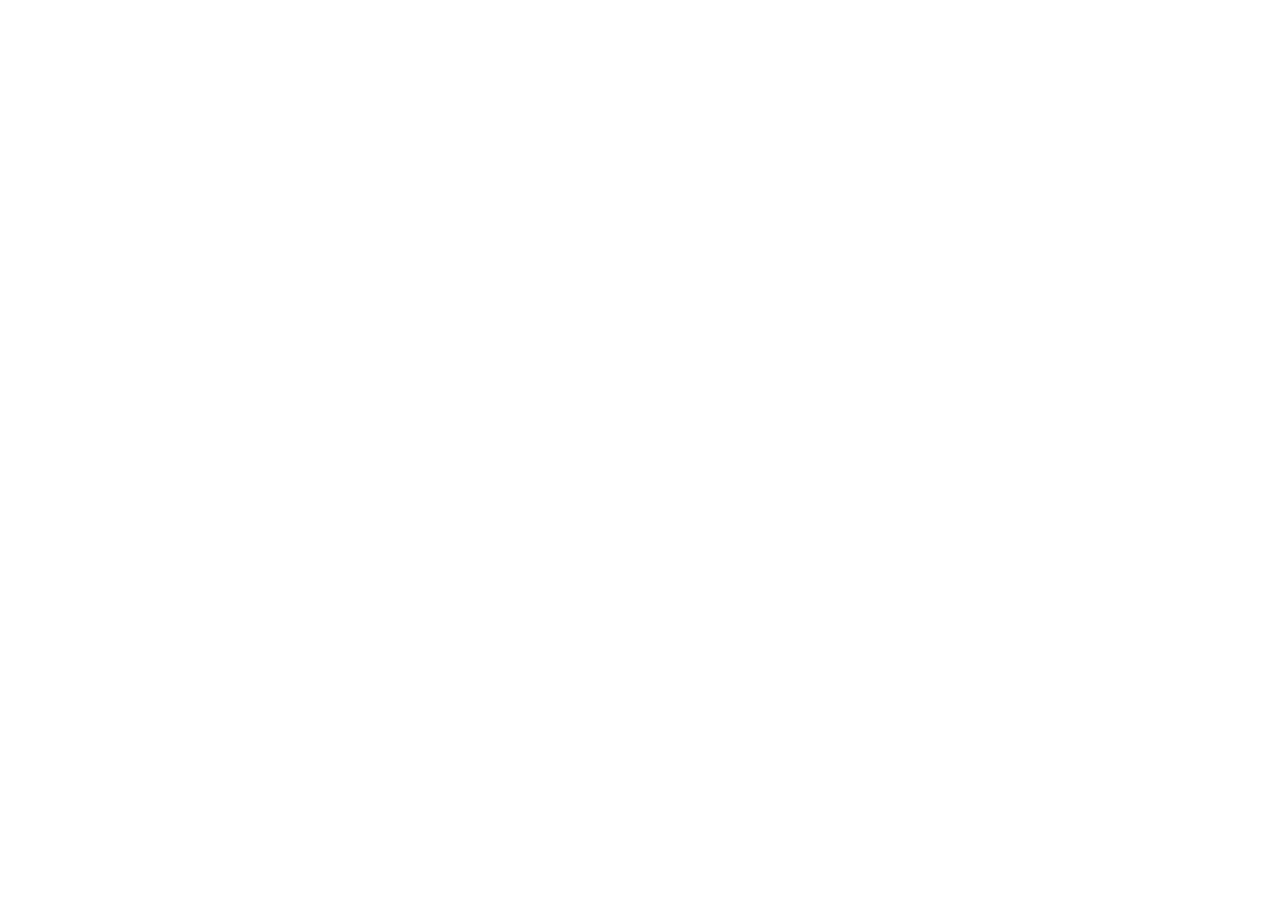
==== index.html @ 64168c8b "Initial commit" ====
<!DOCTYPE html>
<html lang="en">
<head>
    <meta charset="UTF-8">
    <meta name="viewport" content="width=device-width, initial-scale=1.0">
    <title>Document</title>
</head>
<body>
    <php></php>
</body>
</html>
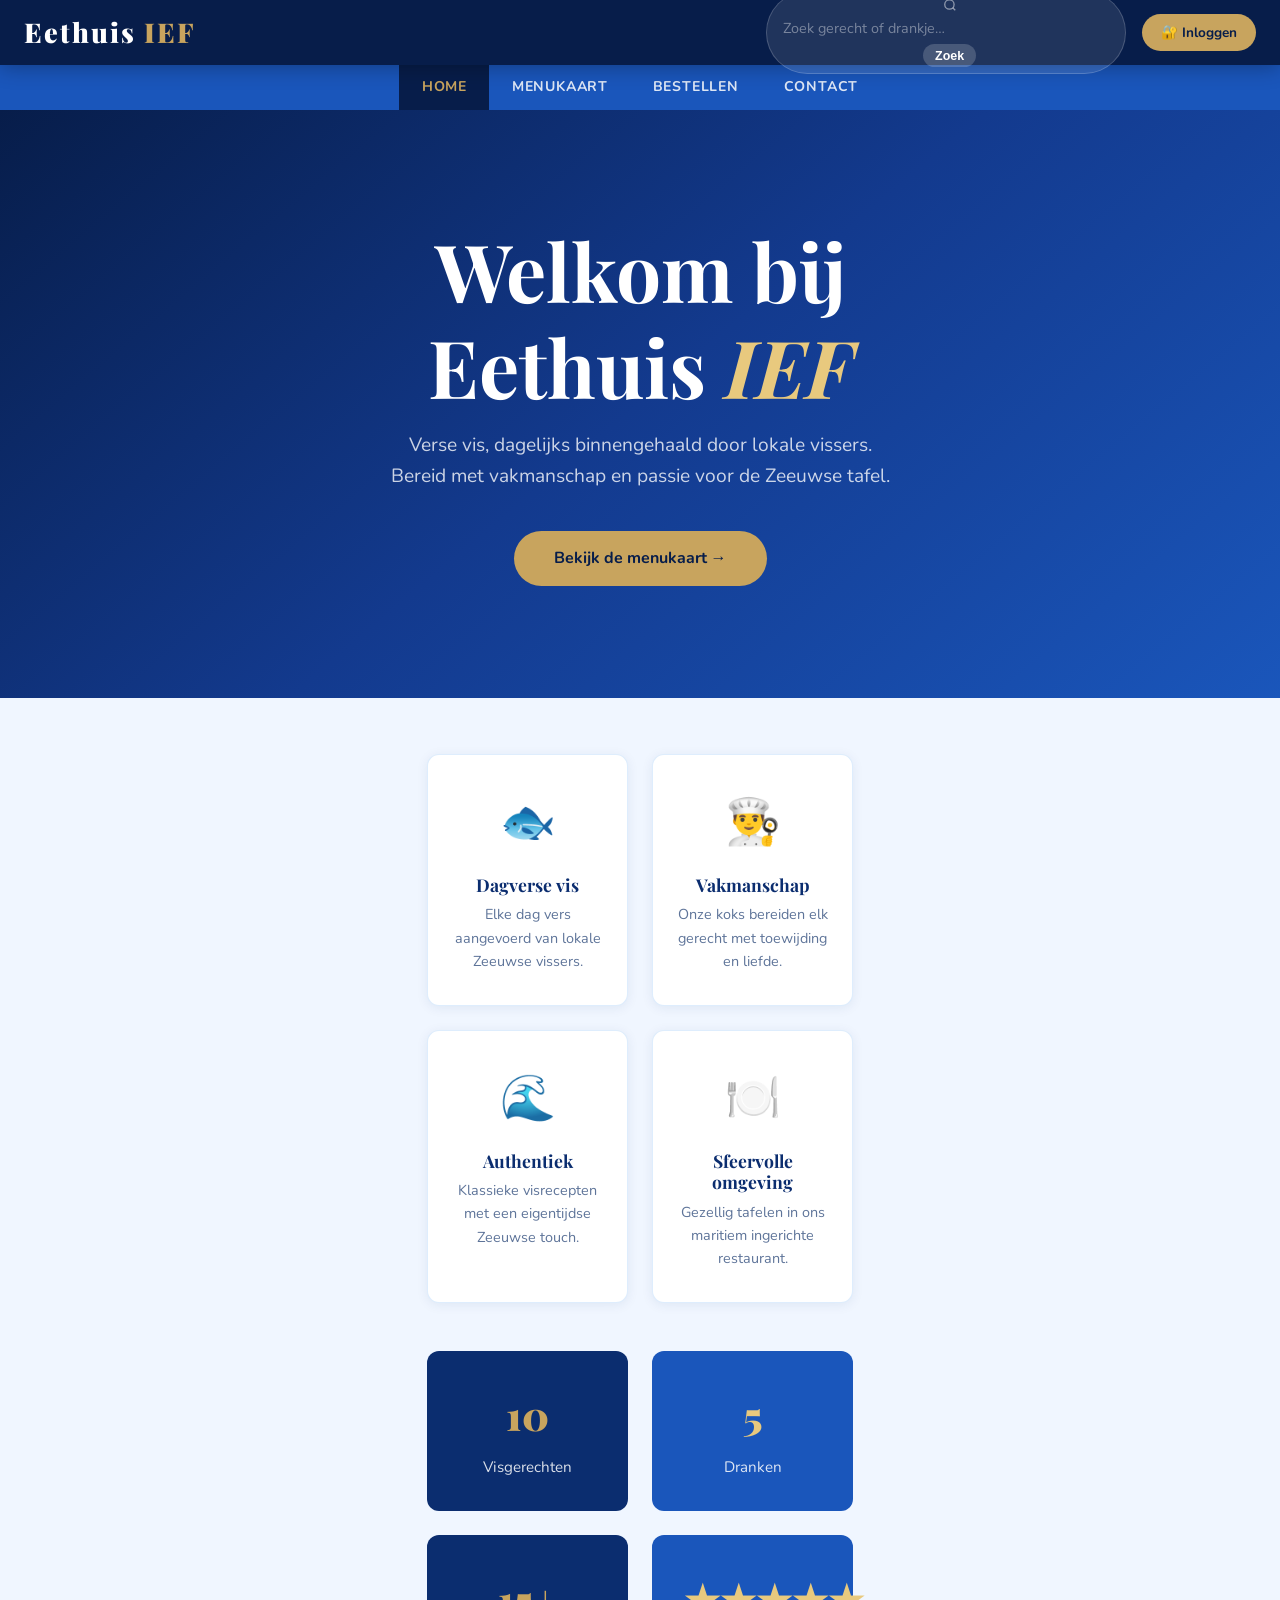
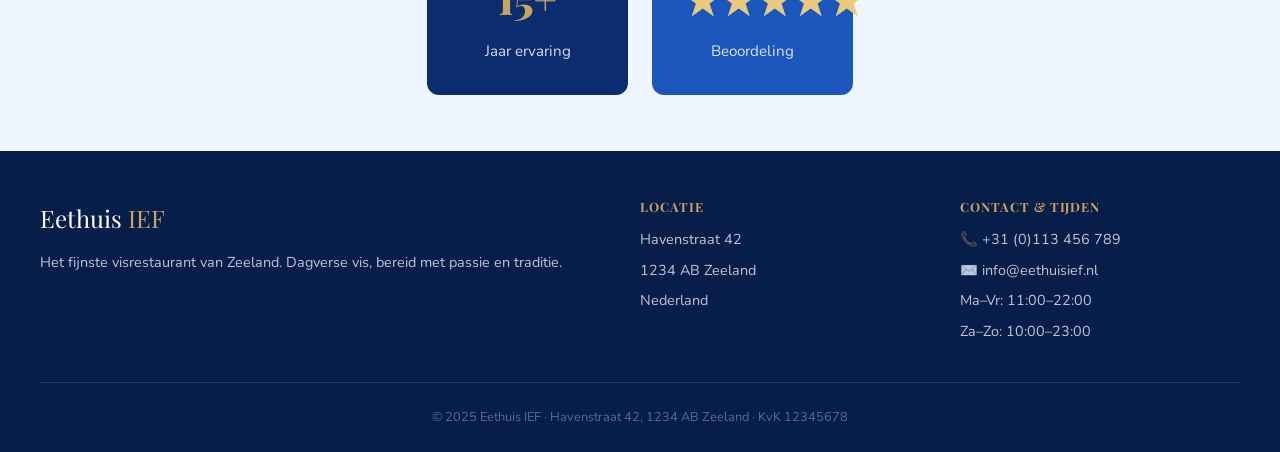
==== commit 9133b77c: "contact veranderd naar order.html en  met claud.ai gegeneert" ====
--- a/index.html
+++ b/index.html
@@ -1,11 +1,134 @@
 <!DOCTYPE html>
-<html lang="en">
+<html lang="nl">
 <head>
-    <meta charset="UTF-8">
-    <meta name="viewport" content="width=device-width, initial-scale=1.0">
-    <title>Document</title>
+  <meta charset="UTF-8">
+  <meta name="viewport" content="width=device-width, initial-scale=1.0">
+  <title>Eethuis IEF – Visrestaurant</title>
+  <link rel="stylesheet" href="style.css">
 </head>
 <body>
-    <php></php>
+
+<!-- Checkbox voor hamburger menu (BUITEN header zodat CSS sibling ~ werkt) -->
+<input type="checkbox" id="nav-toggle">
+
+<header>
+  <div class="header-inner">
+    <a class="logo" href="index.html">Eethuis <span>IEF</span></a>
+
+    <form class="search-form" action="menukaart.html" method="get">
+      <svg width="14" height="14" viewBox="0 0 24 24" fill="none" stroke="rgba(255,255,255,0.5)" stroke-width="2.2"><circle cx="11" cy="11" r="8"/><path d="m21 21-4.35-4.35"/></svg>
+      <input type="text" name="zoek" placeholder="Zoek gerecht of drankje…">
+      <button type="submit">Zoek</button>
+    </form>
+
+    <a class="btn-login" href="#login-modal">🔐 Inloggen</a>
+
+    <label class="hamburger-label" for="nav-toggle">
+      <span></span><span></span><span></span>
+    </label>
+  </div>
+</header>
+
+<nav>
+  <ul class="nav-links">
+    <li><a href="index.html" class="active">Home</a></li>
+    <li><a href="menu.html">Menukaart</a></li>
+    <li><a href="order.html">Bestellen</a></li>
+    <li><a href="contact.html">Contact</a></li>
+  </ul>
+</nav>
+
+<!-- INLOG MODAL (CSS :target) -->
+<div class="modal-overlay" id="login-modal">
+  <div class="modal">
+    <div class="modal-header">
+      <h2>Inloggen</h2>
+      <a class="modal-close" href="#">✕</a>
+    </div>
+    <form action="#" method="post">
+      <div class="form-group">
+        <label for="email">E-mailadres</label>
+        <input type="email" id="email" name="email" placeholder="jouw@email.nl" required>
+      </div>
+      <div class="form-group">
+        <label for="wachtwoord">Wachtwoord</label>
+        <input type="password" id="wachtwoord" name="wachtwoord" placeholder="••••••••" required>
+      </div>
+      <button type="submit" class="btn-submit">Inloggen</button>
+      <p style="text-align:center;margin-top:1rem;font-size:0.85rem;color:var(--muted);">
+        Geen account? <a href="#" style="color:var(--blue);font-weight:700;">Registreer hier</a>
+      </p>
+    </form>
+  </div>
+</div>
+
+<!-- HERO -->
+<section class="hero">
+  <h1>Welkom bij<br>Eethuis <em>IEF</em></h1>
+  <p>Verse vis, dagelijks binnengehaald door lokale vissers. Bereid met vakmanschap en passie voor de Zeeuwse tafel.</p>
+  <a href="menu.html" class="btn-primary">Bekijk de menukaart →</a>
+</section>
+
+<!-- FEATURES -->
+<div class="section">
+  <div class="features-grid">
+    <div class="feature-card">
+      <div class="feature-icon">🐟</div>
+      <h3>Dagverse vis</h3>
+      <p>Elke dag vers aangevoerd van lokale Zeeuwse vissers.</p>
+    </div>
+    <div class="feature-card">
+      <div class="feature-icon">👨‍🍳</div>
+      <h3>Vakmanschap</h3>
+      <p>Onze koks bereiden elk gerecht met toewijding en liefde.</p>
+    </div>
+    <div class="feature-card">
+      <div class="feature-icon">🌊</div>
+      <h3>Authentiek</h3>
+      <p>Klassieke visrecepten met een eigentijdse Zeeuwse touch.</p>
+    </div>
+    <div class="feature-card">
+      <div class="feature-icon">🍽️</div>
+      <h3>Sfeervolle omgeving</h3>
+      <p>Gezellig tafelen in ons maritiem ingerichte restaurant.</p>
+    </div>
+  </div>
+
+  <div class="stats-grid">
+    <div class="stat-box dark"><div class="stat-number">10</div><div class="stat-label">Visgerechten</div></div>
+    <div class="stat-box blue"><div class="stat-number">5</div><div class="stat-label">Dranken</div></div>
+    <div class="stat-box dark"><div class="stat-number">15+</div><div class="stat-label">Jaar ervaring</div></div>
+    <div class="stat-box blue"><div class="stat-number">★★★★★</div><div class="stat-label">Beoordeling</div></div>
+  </div>
+</div>
+
+<!-- FOOTER -->
+<footer>
+  <div class="footer-grid">
+    <div>
+      <div class="footer-logo">Eethuis <span>IEF</span></div>
+      <p>Het fijnste visrestaurant van Zeeland. Dagverse vis, bereid met passie en traditie.</p>
+    </div>
+    <div>
+      <h4>Locatie</h4>
+      <ul>
+        <li>Havenstraat 42</li>
+        <li>1234 AB Zeeland</li>
+        <li>Nederland</li>
+      </ul>
+    </div>
+    <div>
+      <h4>Contact &amp; Tijden</h4>
+      <ul>
+        <li>📞 +31 (0)113 456 789</li>
+        <li>✉️ info@eethuisief.nl</li>
+        <li>Ma–Vr: 11:00–22:00</li>
+        <li>Za–Zo: 10:00–23:00</li>
+      </ul>
+    </div>
+  </div>
+  <div class="footer-bottom">© 2025 Eethuis IEF · Havenstraat 42, 1234 AB Zeeland · KvK 12345678</div>
+</footer>
+
 </body>
 </html>
--- a/style.css
+++ b/style.css
@@ -0,0 +1,240 @@
+/* Eethuis IEF – Stylesheet (geen JavaScript) */
+
+@import url('https://fonts.googleapis.com/css2?family=Playfair+Display:ital,wght@0,700;0,900;1,400&family=Nunito:wght@400;600;700&display=swap');
+
+/* === VARIABELEN === */
+:root {
+  --navy:       #0b2d6f;
+  --navy-dark:  #071d4a;
+  --blue:       #1a56bb;
+  --sky:        #5ba4f5;
+  --light-blue: #daeaff;
+  --pale:       #f0f6ff;
+  --white:      #ffffff;
+  --gold:       #c8a45e;
+  --gold-light: #e8c97e;
+  --text:       #182847;
+  --muted:      #5e7499;
+  --border:     rgba(91,164,245,0.2);
+  --radius:     12px;
+}
+
+/* === RESET === */
+*, *::before, *::after { margin: 0; padding: 0; box-sizing: border-box; }
+html { scroll-behavior: smooth; }
+body { font-family: 'Nunito', sans-serif; background: var(--pale); color: var(--text); min-height: 100vh; display: flex; flex-direction: column; line-height: 1.6; }
+a { color: inherit; text-decoration: none; }
+ul { list-style: none; }
+h1, h2, h3, h4 { font-family: 'Playfair Display', serif; line-height: 1.2; }
+
+/* === LAYOUT === */
+.section { padding: 3.5rem 1.5rem; max-width: 1200px; margin: 0 auto; }
+.section-title { font-size: clamp(1.8rem, 4vw, 2.5rem); color: var(--navy); margin-bottom: 0.4rem; }
+.section-title span { color: var(--gold); }
+.section-subtitle { color: var(--muted); margin-bottom: 2rem; }
+
+/* =====================================================
+   HEADER
+   Hamburger werkt via een verborgen <input type="checkbox">
+   De checkbox staat BUITEN <header>, zodat de CSS-
+   sibling-selector (~) de nav kan bereiken.
+   ===================================================== */
+
+/* Verberg de checkbox zelf */
+#nav-toggle { display: none; }
+
+header {
+  background: var(--navy-dark);
+  position: sticky;
+  top: 0;
+  z-index: 1000;
+  box-shadow: 0 2px 20px rgba(0,0,0,0.3);
+}
+
+.header-inner { display: flex; align-items: center; gap: 1rem; padding: 0 1.5rem; height: 65px; }
+
+.logo { font-family: 'Playfair Display', serif; font-size: 1.7rem; font-weight: 900; color: var(--white); letter-spacing: 2px; white-space: nowrap; flex-shrink: 0; }
+.logo span { color: var(--gold); }
+
+/* Zoekformulier — stuurt naar menukaart.html?zoek=... */
+.search-form { display: flex; align-items: center; gap: 0.4rem; background: rgba(255,255,255,0.1); border: 1.5px solid rgba(255,255,255,0.18); border-radius: 50px; padding: 0.35rem 0.5rem 0.35rem 1rem; flex: 1; max-width: 360px; margin-left: auto; transition: border-color 0.2s; }
+.search-form:focus-within { border-color: var(--sky); background: rgba(255,255,255,0.15); }
+.search-form input { background: transparent; border: none; outline: none; color: var(--white); font-family: 'Nunito', sans-serif; font-size: 0.9rem; width: 100%; }
+.search-form input::placeholder { color: rgba(255,255,255,0.4); }
+.search-form button { background: rgba(255,255,255,0.18); border: none; border-radius: 50px; padding: 0.28rem 0.75rem; cursor: pointer; color: var(--white); font-size: 0.78rem; font-weight: 700; white-space: nowrap; transition: background 0.2s; }
+.search-form button:hover { background: rgba(255,255,255,0.3); }
+
+/* Login-knop — opent modal via :target anchor */
+.btn-login { background: var(--gold); color: var(--navy-dark); padding: 0.5rem 1.2rem; border-radius: 50px; font-family: 'Nunito', sans-serif; font-weight: 700; font-size: 0.85rem; white-space: nowrap; flex-shrink: 0; display: inline-block; transition: background 0.2s; }
+.btn-login:hover { background: var(--gold-light); }
+
+/* Hamburger <label> — alleen zichtbaar op mobiel */
+.hamburger-label { display: none; flex-direction: column; gap: 5px; cursor: pointer; padding: 4px; flex-shrink: 0; }
+.hamburger-label span { display: block; width: 24px; height: 2px; background: var(--white); border-radius: 2px; transition: transform 0.3s, opacity 0.3s; }
+
+/* Hamburger-animatie wanneer checkbox aan is */
+#nav-toggle:checked + header .hamburger-label span:nth-child(1) { transform: translateY(7px) rotate(45deg); }
+#nav-toggle:checked + header .hamburger-label span:nth-child(2) { opacity: 0; }
+#nav-toggle:checked + header .hamburger-label span:nth-child(3) { transform: translateY(-7px) rotate(-45deg); }
+
+/* Navigatiebalk */
+nav { background: var(--blue); }
+.nav-links { display: flex; justify-content: center; }
+.nav-links li a { color: rgba(255,255,255,0.85); padding: 0.7rem 1.4rem; font-size: 0.88rem; font-weight: 700; letter-spacing: 0.8px; text-transform: uppercase; transition: background 0.2s, color 0.2s; white-space: nowrap; display: block; }
+.nav-links li a:hover, .nav-links li a.active { background: var(--navy-dark); color: var(--gold); }
+
+/* =====================================================
+   INLOG MODAL — CSS :target truc
+   Klik op <a href="#login-modal"> → modal verschijnt
+   Klik op × (<a href="#">) → modal verdwijnt
+   ===================================================== */
+.modal-overlay {
+  display: none;
+  position: fixed;
+  inset: 0;
+  background: rgba(7,29,74,0.6);
+  backdrop-filter: blur(4px);
+  z-index: 2000;
+  justify-content: flex-end;
+  align-items: flex-start;
+  padding: 73px 1.5rem 0;
+}
+.modal-overlay:target { display: flex; }
+
+.modal { background: var(--white); border-radius: var(--radius); padding: 2rem; width: 100%; max-width: 380px; box-shadow: 0 16px 50px rgba(11,45,111,0.2); }
+.modal-header { display: flex; justify-content: space-between; align-items: center; margin-bottom: 1.5rem; }
+.modal-header h2 { font-size: 1.4rem; color: var(--navy); }
+.modal-close { background: var(--pale); border-radius: 50%; width: 30px; height: 30px; display: flex; align-items: center; justify-content: center; font-size: 1rem; color: var(--navy); font-weight: 700; flex-shrink: 0; transition: background 0.2s; }
+.modal-close:hover { background: var(--light-blue); }
+
+/* === HERO === */
+.hero { background: linear-gradient(140deg, var(--navy-dark), #133a8e, var(--blue)); padding: clamp(4rem, 10vw, 7rem) 1.5rem; text-align: center; }
+.hero h1 { font-size: clamp(2.4rem, 7vw, 5rem); color: var(--white); margin-bottom: 1rem; }
+.hero h1 em { font-style: italic; color: var(--gold-light); }
+.hero p { color: rgba(255,255,255,0.78); font-size: clamp(1rem, 2.5vw, 1.2rem); max-width: 520px; margin: 0 auto 2.5rem; }
+.btn-primary { display: inline-block; background: var(--gold); color: var(--navy-dark); padding: 0.9rem 2.5rem; border-radius: 50px; font-family: 'Nunito', sans-serif; font-weight: 700; font-size: 1rem; transition: background 0.2s, transform 0.2s; }
+.btn-primary:hover { background: var(--gold-light); transform: translateY(-2px); }
+
+/* === FEATURE KAARTEN === */
+.features-grid { display: grid; grid-template-columns: repeat(auto-fit, minmax(200px, 1fr)); gap: 1.5rem; }
+.feature-card { background: var(--white); border-radius: var(--radius); padding: 2rem 1.5rem; text-align: center; border: 1px solid var(--border); box-shadow: 0 2px 12px rgba(11,45,111,0.08); transition: transform 0.2s; }
+.feature-card:hover { transform: translateY(-4px); }
+.feature-icon { font-size: 2.8rem; margin-bottom: 1rem; }
+.feature-card h3 { font-size: 1.1rem; color: var(--navy); margin-bottom: 0.5rem; }
+.feature-card p { color: var(--muted); font-size: 0.9rem; }
+
+/* Statistieken */
+.stats-grid { display: grid; grid-template-columns: repeat(auto-fit, minmax(180px, 1fr)); gap: 1.5rem; margin-top: 3rem; text-align: center; }
+.stat-box { border-radius: var(--radius); padding: 2rem; color: var(--white); }
+.stat-box.dark { background: var(--navy); }
+.stat-box.blue { background: var(--blue); }
+.stat-number { font-family: 'Playfair Display', serif; font-size: 2.5rem; font-weight: 900; color: var(--gold); }
+.stat-box.blue .stat-number { color: var(--gold-light); }
+.stat-label { margin-top: 0.5rem; font-size: 0.95rem; opacity: 0.85; }
+
+/* === MENU GRID === */
+.menu-section-heading { font-family: 'Playfair Display', serif; color: var(--navy); font-size: 1.4rem; margin: 2.5rem 0 1.2rem; padding-bottom: 0.5rem; border-bottom: 2px solid var(--light-blue); }
+.menu-grid { display: grid; grid-template-columns: repeat(auto-fill, minmax(270px, 1fr)); gap: 1.5rem; margin-bottom: 1rem; }
+
+.menu-card { background: var(--white); border-radius: var(--radius); overflow: hidden; border: 1px solid var(--border); box-shadow: 0 2px 12px rgba(11,45,111,0.08); transition: transform 0.2s, box-shadow 0.2s; display: flex; flex-direction: column; }
+.menu-card:hover { transform: translateY(-4px); box-shadow: 0 8px 24px rgba(11,45,111,0.14); }
+
+.card-thumb { height: 150px; display: flex; align-items: center; justify-content: center; font-size: 3.5rem; background: linear-gradient(135deg, var(--light-blue), #b8d8ff); }
+.card-thumb.drink-thumb { background: linear-gradient(135deg, #d0f0ff, #a8d8f0); }
+
+.card-body { padding: 1rem 1.2rem 0.8rem; flex: 1; }
+.tag { display: inline-block; background: var(--light-blue); color: var(--blue); font-size: 0.72rem; font-weight: 700; text-transform: uppercase; letter-spacing: 0.8px; padding: 0.15rem 0.6rem; border-radius: 20px; margin-bottom: 0.5rem; }
+.card-body h3 { font-size: 1.1rem; color: var(--navy); margin-bottom: 0.3rem; }
+.card-body p { color: var(--muted); font-size: 0.86rem; }
+
+.card-footer { display: flex; align-items: center; justify-content: space-between; padding: 0.8rem 1.2rem; border-top: 1px solid var(--light-blue); background: var(--pale); }
+.price { font-family: 'Playfair Display', serif; font-size: 1.3rem; font-weight: 700; color: var(--navy); }
+.btn-add { background: var(--blue); color: var(--white); padding: 0.4rem 1rem; border-radius: 50px; font-family: 'Nunito', sans-serif; font-size: 0.84rem; font-weight: 700; transition: background 0.2s; display: inline-block; }
+.btn-add:hover { background: var(--navy); }
+
+/* === BESTELLEN PAGINA === */
+.order-layout { display: grid; grid-template-columns: 1fr 330px; gap: 2rem; align-items: start; max-width: 1200px; margin: 0 auto; padding: 3rem 1.5rem; }
+
+/* Menuoverzicht tabel */
+.order-table-wrap { background: var(--white); border-radius: var(--radius); border: 1px solid var(--border); box-shadow: 0 2px 12px rgba(11,45,111,0.08); overflow: hidden; margin-bottom: 1.5rem; }
+.order-table-wrap h3 { font-size: 1.15rem; color: var(--navy); padding: 1.2rem 1.5rem 0.8rem; border-bottom: 2px solid var(--light-blue); }
+.order-table { width: 100%; border-collapse: collapse; }
+.order-table th { text-align: left; font-size: 0.78rem; text-transform: uppercase; letter-spacing: 0.8px; color: var(--muted); padding: 0.6rem 1rem; background: var(--pale); }
+.order-table td { padding: 0.75rem 1rem; border-bottom: 1px solid var(--pale); font-size: 0.92rem; }
+.order-table td:last-child { text-align: right; font-weight: 700; color: var(--navy); }
+.order-table tr:last-child td { border-bottom: none; }
+.order-table tr:hover td { background: var(--pale); }
+
+/* Bestelformulier */
+.order-form-box { background: var(--white); border-radius: var(--radius); padding: 1.5rem; box-shadow: 0 4px 20px rgba(11,45,111,0.1); border: 1px solid var(--border); position: sticky; top: 120px; }
+.order-form-box h3 { font-size: 1.2rem; color: var(--navy); margin-bottom: 1rem; padding-bottom: 0.75rem; border-bottom: 2px solid var(--light-blue); }
+
+.order-row { display: flex; align-items: center; justify-content: space-between; padding: 0.55rem 0; border-bottom: 1px solid var(--pale); gap: 0.5rem; font-size: 0.88rem; }
+.order-row:last-of-type { border-bottom: none; }
+.order-row label { flex: 1; color: var(--text); }
+.order-row .row-price { color: var(--muted); font-size: 0.82rem; width: 50px; text-align: right; }
+.order-row input[type="number"] { width: 55px; padding: 0.3rem 0.4rem; border: 1.5px solid var(--light-blue); border-radius: 8px; font-family: 'Nunito', sans-serif; font-size: 0.88rem; text-align: center; outline: none; }
+.order-row input[type="number"]:focus { border-color: var(--blue); }
+
+.order-divider { border: none; border-top: 2px solid var(--navy); margin: 1rem 0 0.5rem; }
+.order-note { font-size: 0.82rem; color: var(--muted); margin-bottom: 1rem; }
+
+/* === CONTACT === */
+.contact-grid { display: grid; grid-template-columns: 1fr 1fr; gap: 3rem; align-items: start; }
+.contact-info h3 { font-size: 1.4rem; color: var(--navy); margin-bottom: 1.5rem; }
+.contact-item { display: flex; gap: 1rem; align-items: flex-start; margin-bottom: 1.3rem; }
+.c-icon { width: 44px; height: 44px; background: var(--light-blue); border-radius: 10px; display: flex; align-items: center; justify-content: center; font-size: 1.3rem; flex-shrink: 0; }
+.contact-item h4 { font-family: 'Nunito', sans-serif; font-weight: 700; color: var(--navy); margin-bottom: 0.2rem; }
+.contact-item p { color: var(--muted); font-size: 0.9rem; }
+
+/* === FORMULIEREN === */
+form { display: flex; flex-direction: column; gap: 1rem; }
+.form-group { display: flex; flex-direction: column; gap: 0.3rem; }
+.form-group label { font-size: 0.85rem; font-weight: 700; color: var(--navy); }
+.form-group input,
+.form-group textarea,
+.form-group select { padding: 0.65rem 1rem; border: 1.5px solid var(--light-blue); border-radius: 8px; font-family: 'Nunito', sans-serif; font-size: 0.92rem; color: var(--text); background: var(--white); outline: none; transition: border-color 0.2s; }
+.form-group input:focus, .form-group textarea:focus, .form-group select:focus { border-color: var(--blue); }
+.form-group textarea { resize: vertical; min-height: 120px; }
+.btn-submit { background: var(--blue); color: var(--white); border: none; padding: 0.8rem 1.5rem; border-radius: 8px; font-family: 'Nunito', sans-serif; font-weight: 700; font-size: 0.95rem; cursor: pointer; transition: background 0.2s; }
+.btn-submit:hover { background: var(--navy); }
+
+/* === FOOTER === */
+footer { background: var(--navy-dark); color: rgba(255,255,255,0.75); padding: 3rem 1.5rem 1.5rem; margin-top: auto; }
+.footer-grid { display: grid; grid-template-columns: 2fr 1fr 1fr; gap: 2.5rem; max-width: 1200px; margin: 0 auto 2rem; }
+.footer-logo { font-family: 'Playfair Display', serif; font-size: 1.5rem; color: var(--white); margin-bottom: 0.75rem; }
+.footer-logo span { color: var(--gold); }
+footer p, footer li { font-size: 0.9rem; line-height: 1.7; }
+footer h4 { color: var(--gold); font-size: 0.8rem; text-transform: uppercase; letter-spacing: 1px; margin-bottom: 0.75rem; }
+footer ul li { margin-bottom: 0.4rem; }
+footer a { color: rgba(255,255,255,0.65); transition: color 0.2s; }
+footer a:hover { color: var(--gold); }
+.footer-bottom { max-width: 1200px; margin: 0 auto; padding-top: 1.5rem; border-top: 1px solid rgba(255,255,255,0.1); text-align: center; font-size: 0.8rem; color: rgba(255,255,255,0.35); }
+
+/* === RESPONSIVE === */
+@media (max-width: 900px) {
+  .order-layout { grid-template-columns: 1fr; }
+  .order-form-box { position: static; }
+  .footer-grid { grid-template-columns: 1fr 1fr; }
+  .contact-grid { grid-template-columns: 1fr; gap: 2rem; }
+}
+
+@media (max-width: 640px) {
+  .header-inner { flex-wrap: wrap; height: auto; padding: 0.6rem 1rem; }
+  .search-form { order: 3; max-width: 100%; flex: 0 0 100%; margin-left: 0; }
+  .hamburger-label { display: flex; }
+
+  .nav-links { flex-direction: column; max-height: 0; overflow: hidden; transition: max-height 0.3s ease; }
+  #nav-toggle:checked + header + nav .nav-links { max-height: 300px; }
+  .nav-links li a { padding: 0.8rem 1.5rem; border-bottom: 1px solid rgba(255,255,255,0.08); }
+
+  .footer-grid { grid-template-columns: 1fr; }
+  .menu-grid { grid-template-columns: 1fr; }
+  .features-grid { grid-template-columns: 1fr 1fr; }
+  .stats-grid { grid-template-columns: 1fr 1fr; }
+}
+
+@media (max-width: 400px) {
+    .features-grid { grid-template-columns: 1fr; }
+  .stats-grid { grid-template-columns: 1fr; }
+}
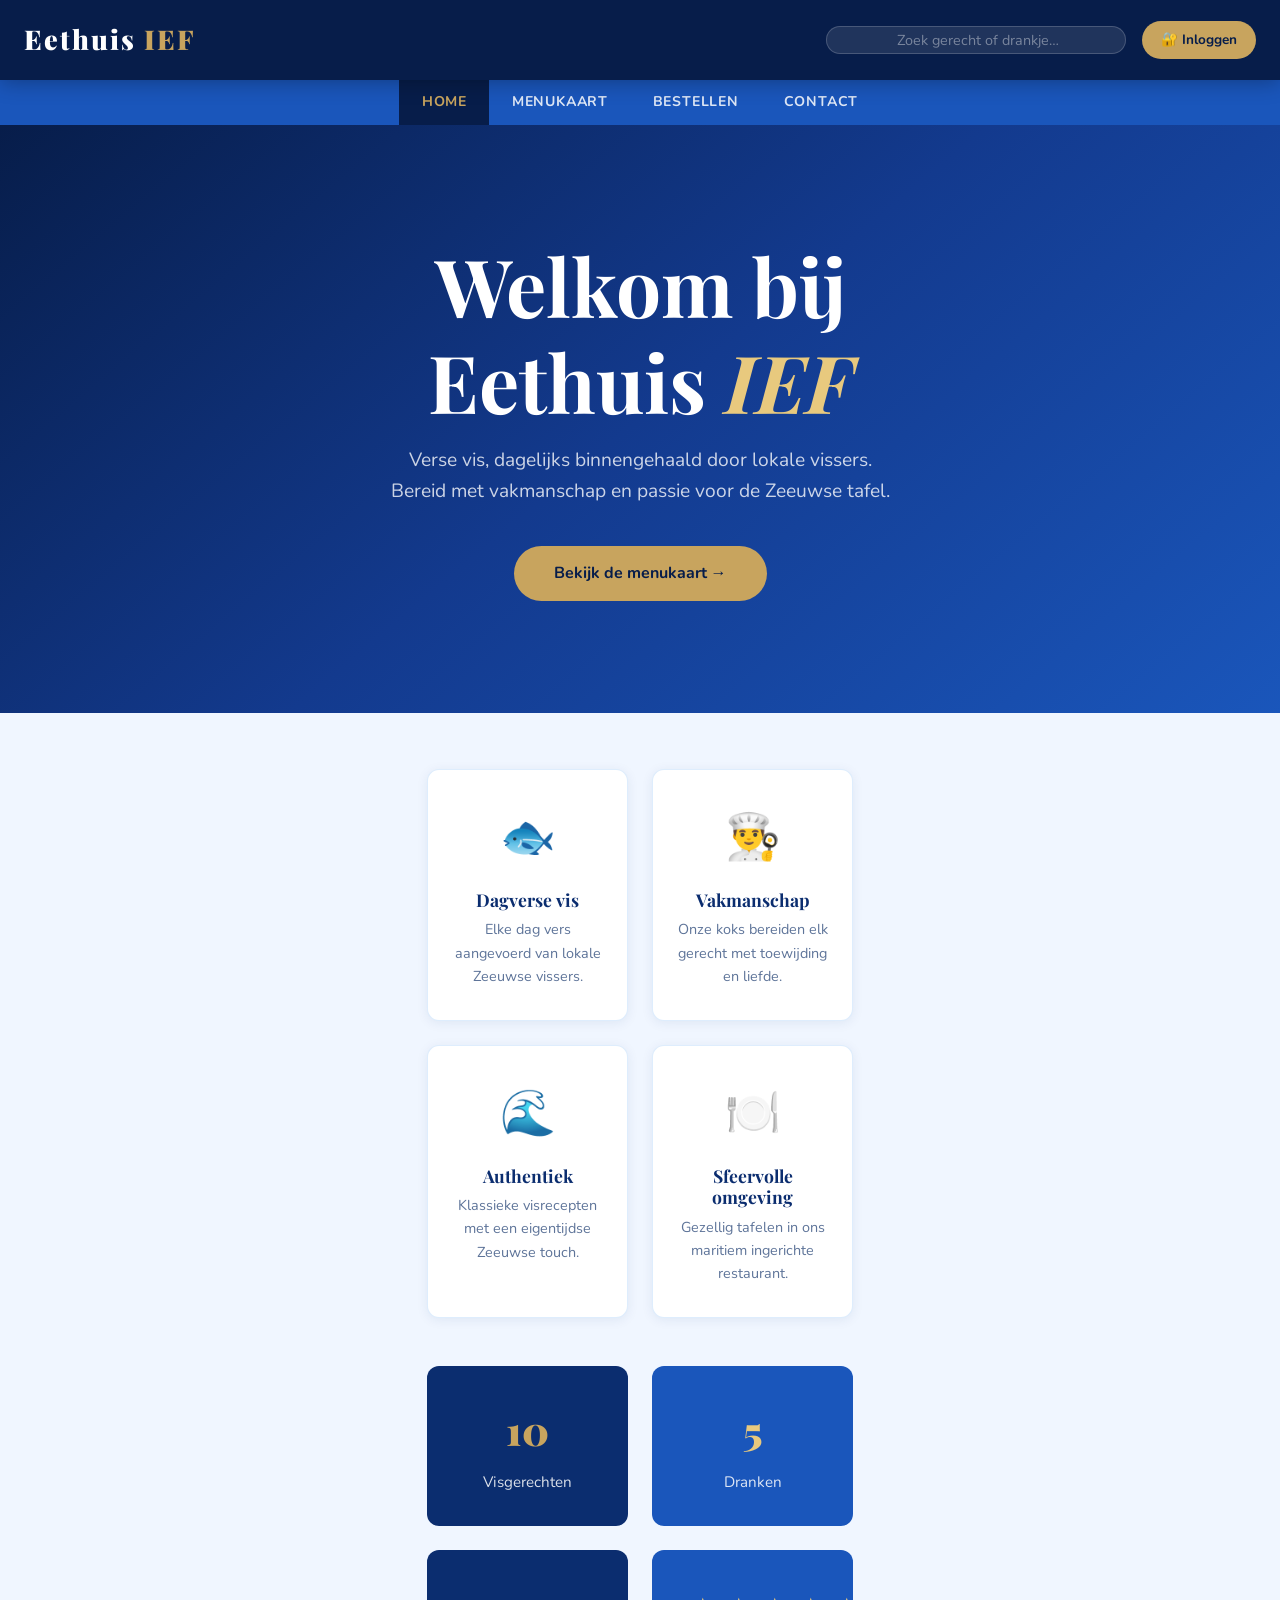
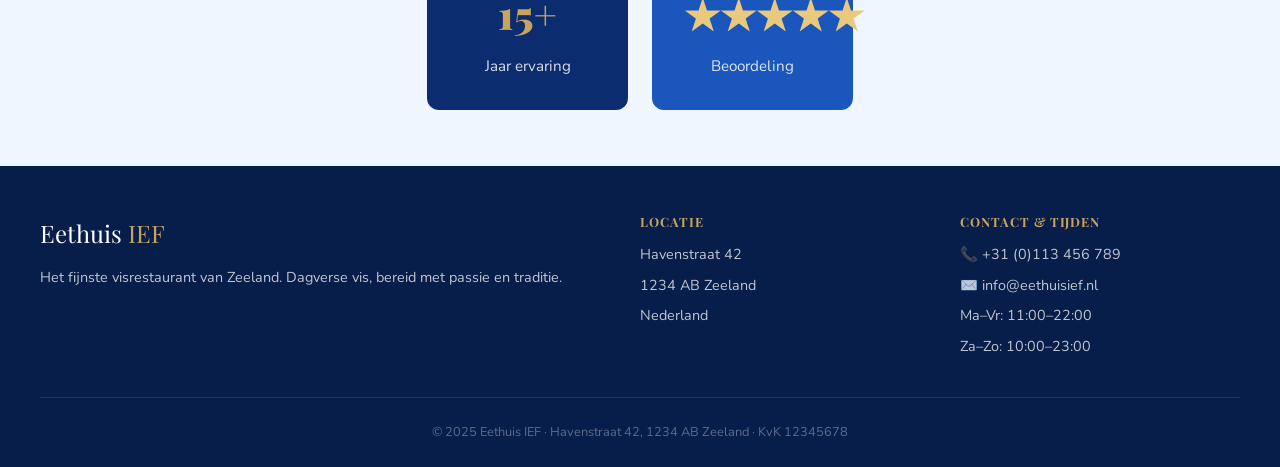
==== commit 961898e1: "search-bar verbeterd en kleiner gemaakt op elke page" ====
--- a/index.html
+++ b/index.html
@@ -5,6 +5,7 @@
   <meta name="viewport" content="width=device-width, initial-scale=1.0">
   <title>Eethuis IEF – Visrestaurant</title>
   <link rel="stylesheet" href="style.css">
+  <link rel="shortcut icon" href="Ief eethuis.png" type="image/x-icon">
 </head>
 <body>
 
@@ -16,9 +17,7 @@
     <a class="logo" href="index.html">Eethuis <span>IEF</span></a>
 
     <form class="search-form" action="menukaart.html" method="get">
-      <svg width="14" height="14" viewBox="0 0 24 24" fill="none" stroke="rgba(255,255,255,0.5)" stroke-width="2.2"><circle cx="11" cy="11" r="8"/><path d="m21 21-4.35-4.35"/></svg>
       <input type="text" name="zoek" placeholder="Zoek gerecht of drankje…">
-      <button type="submit">Zoek</button>
     </form>
 
     <a class="btn-login" href="#login-modal">🔐 Inloggen</a>
--- a/style.css
+++ b/style.css
@@ -51,18 +51,19 @@
   box-shadow: 0 2px 20px rgba(0,0,0,0.3);
 }
 
-.header-inner { display: flex; align-items: center; gap: 1rem; padding: 0 1.5rem; height: 65px; }
+.header-inner { display: flex; align-items: center; gap: 1rem; padding: 0 1.5rem; height: 80px; /* hoger zodat breder search-form past */ }
 
 .logo { font-family: 'Playfair Display', serif; font-size: 1.7rem; font-weight: 900; color: var(--white); letter-spacing: 2px; white-space: nowrap; flex-shrink: 0; }
 .logo span { color: var(--gold); }
 
 /* Zoekformulier — stuurt naar menukaart.html?zoek=... */
-.search-form { display: flex; align-items: center; gap: 0.4rem; background: rgba(255,255,255,0.1); border: 1.5px solid rgba(255,255,255,0.18); border-radius: 50px; padding: 0.35rem 0.5rem 0.35rem 1rem; flex: 1; max-width: 360px; margin-left: auto; transition: border-color 0.2s; }
+.search-form { display: flex; align-items: center; gap: 0.3rem; background: rgba(255,255,255,0.1); border: 1.5px solid rgba(255,255,255,0.18); border-radius: 50px; padding: 0.2rem 0.35rem 0.2rem 0.6rem; 
+  flex: 1;
+  max-width: 300px; /* compacter */
+  margin-left: auto; transition: border-color 0.2s; }
 .search-form:focus-within { border-color: var(--sky); background: rgba(255,255,255,0.15); }
-.search-form input { background: transparent; border: none; outline: none; color: var(--white); font-family: 'Nunito', sans-serif; font-size: 0.9rem; width: 100%; }
+.search-form input { background: transparent; border: none; outline: none; color: var(--white); font-family: 'Nunito', sans-serif; font-size: 0.9rem; width: 100%; text-align: center; }
 .search-form input::placeholder { color: rgba(255,255,255,0.4); }
-.search-form button { background: rgba(255,255,255,0.18); border: none; border-radius: 50px; padding: 0.28rem 0.75rem; cursor: pointer; color: var(--white); font-size: 0.78rem; font-weight: 700; white-space: nowrap; transition: background 0.2s; }
-.search-form button:hover { background: rgba(255,255,255,0.3); }
 
 /* Login-knop — opent modal via :target anchor */
 .btn-login { background: var(--gold); color: var(--navy-dark); padding: 0.5rem 1.2rem; border-radius: 50px; font-family: 'Nunito', sans-serif; font-weight: 700; font-size: 0.85rem; white-space: nowrap; flex-shrink: 0; display: inline-block; transition: background 0.2s; }
